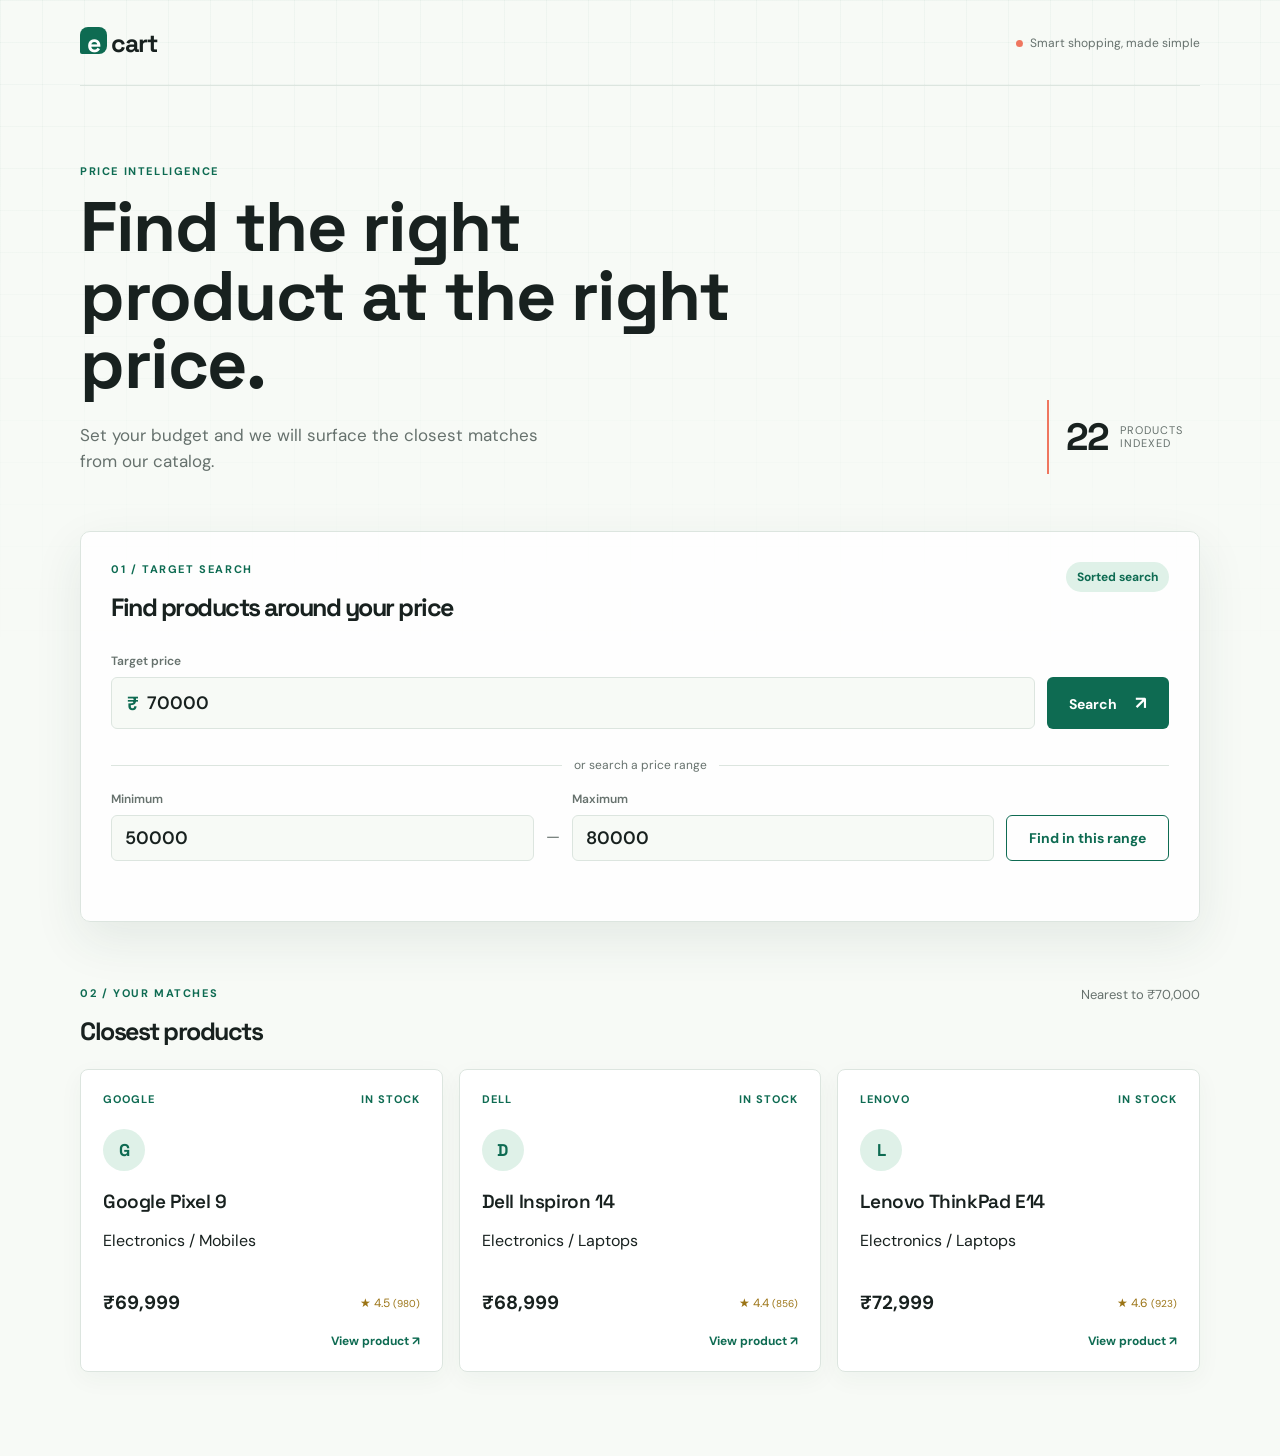
==== index.html @ 4431dff1 "Add files via upload initial commit" ====
<!doctype html>
<html lang="en">
<head>
  <meta charset="UTF-8">
  <meta name="viewport" content="width=device-width, initial-scale=1.0">
  <meta name="description" content="Find products closest to your target price.">
  <title>Price Finder | eCart</title>
  <link rel="preconnect" href="https://fonts.googleapis.com">
  <link rel="preconnect" href="https://fonts.gstatic.com" crossorigin>
  <link href="https://fonts.googleapis.com/css2?family=DM+Sans:wght@400;500;600;700&family=Space+Grotesk:wght@500;600;700&display=swap" rel="stylesheet">
  <link rel="stylesheet" href="style.css">
</head>
<body>
  <main class="shell">
    <header class="topbar">
      <a class="brand" href="." aria-label="eCart home"><span class="brand-mark">e</span>cart</a>
      <span class="status-pill"><span class="status-dot"></span>Smart shopping, made simple</span>
    </header>

    <section class="hero" aria-labelledby="page-title">
      <div class="hero-copy">
        <p class="eyebrow">Price intelligence</p>
        <h1>Find the right product at the right price.</h1>
        <p class="lede">Set your budget and we will surface the closest matches from our catalog.</p>
      </div>
      <div class="hero-stat" aria-label="catalog size"><strong id="catalog-count">12</strong><span>products<br>indexed</span></div>
    </section>

    <section class="finder-panel" aria-labelledby="finder-title">
      <div class="panel-heading">
        <div>
          <p class="eyebrow">01 / Target search</p>
          <h2 id="finder-title">Find products around your price</h2>
        </div>
        <span class="method-note">Sorted search</span>
      </div>
      <form id="finder-form" class="target-form">
        <label class="price-field">
          <span>Target price</span>
          <div class="input-wrap"><span aria-hidden="true">₹</span><input id="target-price" type="number" min="1" step="1" value="70000" inputmode="numeric" required></div>
        </label>
        <button class="primary-button" type="submit">Search <span aria-hidden="true">↗</span></button>
      </form>
      <div class="range-divider"><span>or search a price range</span></div>
      <form id="range-form" class="range-form">
        <label><span>Minimum</span><input id="min-price" type="number" min="1" value="50000" inputmode="numeric" required></label>
        <span class="range-dash" aria-hidden="true">—</span>
        <label><span>Maximum</span><input id="max-price" type="number" min="1" value="80000" inputmode="numeric" required></label>
        <button class="secondary-button" type="submit">Find in this range</button>
      </form>
      <p id="form-message" class="form-message" role="status"></p>
    </section>

    <section class="results-section" aria-labelledby="results-title">
      <div class="results-heading">
        <div><p class="eyebrow">02 / Your matches</p><h2 id="results-title">Closest products</h2></div>
        <span id="results-meta" class="results-meta"></span>
      </div>
      <div id="product-grid" class="product-grid" aria-live="polite"></div>
    </section>
  </main>
  <script src="../data.js"></script>
  <script src="app.js"></script>
</body>
</html>
---- style.css ----
:root {
  --ink: #18211f;
  --muted: #66716d;
  --line: #dce5df;
  --paper: #f7faf6;
  --card: #ffffff;
  --green: #0e6b52;
  --mint: #dff1e8;
  --coral: #ef765f;
  --yellow: #f8d47a;
  --shadow: 0 18px 50px rgba(30, 70, 53, .09);
}

* { box-sizing: border-box; }
body { margin: 0; background: var(--paper); color: var(--ink); font-family: 'DM Sans', sans-serif; }
body::before { content: ''; position: fixed; inset: 0; pointer-events: none; background-image: linear-gradient(rgba(14, 107, 82, .035) 1px, transparent 1px), linear-gradient(90deg, rgba(14, 107, 82, .035) 1px, transparent 1px); background-size: 42px 42px; mask-image: linear-gradient(to bottom, black, transparent 75%); }
.shell { width: min(1120px, calc(100% - 48px)); margin: 0 auto; padding-bottom: 84px; position: relative; }
.topbar { height: 86px; display: flex; align-items: center; justify-content: space-between; border-bottom: 1px solid var(--line); }
.brand { color: var(--ink); font: 700 25px 'Space Grotesk', sans-serif; letter-spacing: -1px; text-decoration: none; }
.brand-mark { display: inline-grid; place-items: center; width: 27px; height: 27px; margin-right: 4px; border-radius: 8px 8px 8px 2px; background: var(--green); color: white; }
.status-pill, .method-note { color: var(--muted); font-size: 12px; }
.status-dot { display: inline-block; width: 7px; height: 7px; margin-right: 7px; border-radius: 50%; background: var(--coral); }
.hero { display: flex; justify-content: space-between; align-items: end; gap: 30px; padding: 78px 0 57px; }
.hero-copy { max-width: 670px; }
.eyebrow { margin: 0 0 15px; color: var(--green); font-size: 11px; font-weight: 700; letter-spacing: 1.6px; text-transform: uppercase; }
h1, h2 { font-family: 'Space Grotesk', sans-serif; letter-spacing: -1.5px; margin: 0; }
h1 { font-size: clamp(38px, 6vw, 70px); line-height: .98; max-width: 680px; }
.lede { color: var(--muted); font-size: 17px; line-height: 1.55; max-width: 480px; margin: 23px 0 0; }
.hero-stat { display: flex; align-items: center; gap: 12px; padding: 13px 17px; border-left: 2px solid var(--coral); color: var(--muted); font-size: 11px; line-height: 1.25; text-transform: uppercase; letter-spacing: 1px; }
.hero-stat strong { color: var(--ink); font: 700 38px 'Space Grotesk', sans-serif; letter-spacing: -2px; }
.finder-panel { padding: 30px; border: 1px solid var(--line); border-radius: 10px; background: rgba(255, 255, 255, .82); box-shadow: var(--shadow); }
.panel-heading, .results-heading { display: flex; align-items: start; justify-content: space-between; gap: 20px; }
h2 { font-size: 25px; }
.method-note { padding: 7px 11px; border-radius: 99px; background: var(--mint); color: var(--green); font-weight: 700; }
.target-form { display: flex; align-items: end; gap: 12px; margin-top: 30px; }
.price-field { flex: 1; }
.price-field > span, label > span { display: block; color: var(--muted); font-size: 12px; font-weight: 600; margin-bottom: 8px; }
.input-wrap { display: flex; align-items: center; height: 52px; padding: 0 15px; border: 1px solid var(--line); border-radius: 6px; background: var(--paper); color: var(--green); font-size: 19px; font-weight: 700; }
input { width: 100%; border: 0; outline: 0; background: transparent; color: var(--ink); font: 600 18px 'DM Sans', sans-serif; }
.input-wrap input { padding-left: 8px; }
.primary-button, .secondary-button { height: 52px; border: 0; border-radius: 6px; padding: 0 22px; color: white; font: 700 14px 'DM Sans', sans-serif; cursor: pointer; transition: transform .2s, background .2s; }
.primary-button { background: var(--green); }
.primary-button span { margin-left: 15px; font-size: 18px; }
.primary-button:hover, .secondary-button:hover { transform: translateY(-2px); background: #094d3d; }
.range-divider { display: flex; align-items: center; gap: 12px; margin: 28px 0 18px; color: var(--muted); font-size: 12px; }
.range-divider::before, .range-divider::after { content: ''; height: 1px; flex: 1; background: var(--line); }
.range-form { display: flex; align-items: end; gap: 12px; }
.range-form label { flex: 1; }
.range-form label input { height: 46px; padding: 0 13px; border: 1px solid var(--line); border-radius: 6px; background: var(--paper); }
.range-dash { color: var(--muted); padding-bottom: 14px; }
.secondary-button { height: 46px; border: 1px solid var(--green); background: transparent; color: var(--green); }
.secondary-button:hover { color: white; }
.form-message { min-height: 17px; margin: 13px 0 0; color: var(--coral); font-size: 12px; }
.results-section { padding-top: 64px; }
.results-meta { color: var(--muted); font-size: 13px; }
.product-grid { display: grid; grid-template-columns: repeat(3, 1fr); gap: 16px; margin-top: 22px; }
.product-card { display: flex; min-height: 245px; flex-direction: column; padding: 22px; border: 1px solid var(--line); border-radius: 8px; background: var(--card); box-shadow: 0 7px 25px rgba(30, 70, 53, .045); animation: rise .45s both; }
.product-card:nth-child(2) { animation-delay: .06s; }.product-card:nth-child(3) { animation-delay: .12s; }
.product-top { display: flex; justify-content: space-between; color: var(--green); font-size: 11px; font-weight: 700; letter-spacing: 1px; text-transform: uppercase; }
.product-icon { display: grid; place-items: center; width: 42px; height: 42px; margin: 23px 0 18px; border-radius: 50%; background: var(--mint); color: var(--green); font: 700 17px 'Space Grotesk', sans-serif; }
.product-card h3 { margin: 0; font: 600 19px 'Space Grotesk', sans-serif; letter-spacing: -.4px; }
.product-detail { display: flex; justify-content: space-between; align-items: center; margin-top: auto; padding-top: 23px; }
.product-price { font-size: 19px; font-weight: 700; }.rating { color: #9b7416; font-size: 12px; }.view-button { align-self: end; margin-top: 18px; border: 0; padding: 0; background: none; color: var(--green); font: 700 12px 'DM Sans', sans-serif; cursor: pointer; }.view-button:hover { text-decoration: underline; }
.empty-state { grid-column: 1 / -1; padding: 45px 20px; border: 1px dashed var(--line); text-align: center; color: var(--muted); }
@keyframes rise { from { opacity: 0; transform: translateY(9px); } to { opacity: 1; transform: translateY(0); } }
@media (max-width: 720px) { .shell { width: min(100% - 30px, 560px); }.topbar { height: 70px; }.status-pill { display: none; }.hero { padding: 54px 0 38px; }.hero-stat { display: none; }.finder-panel { padding: 21px; }.target-form, .range-form { align-items: stretch; flex-direction: column; }.primary-button, .secondary-button { width: 100%; }.range-dash { display: none; }.product-grid { grid-template-columns: 1fr; }.results-section { padding-top: 46px; } }
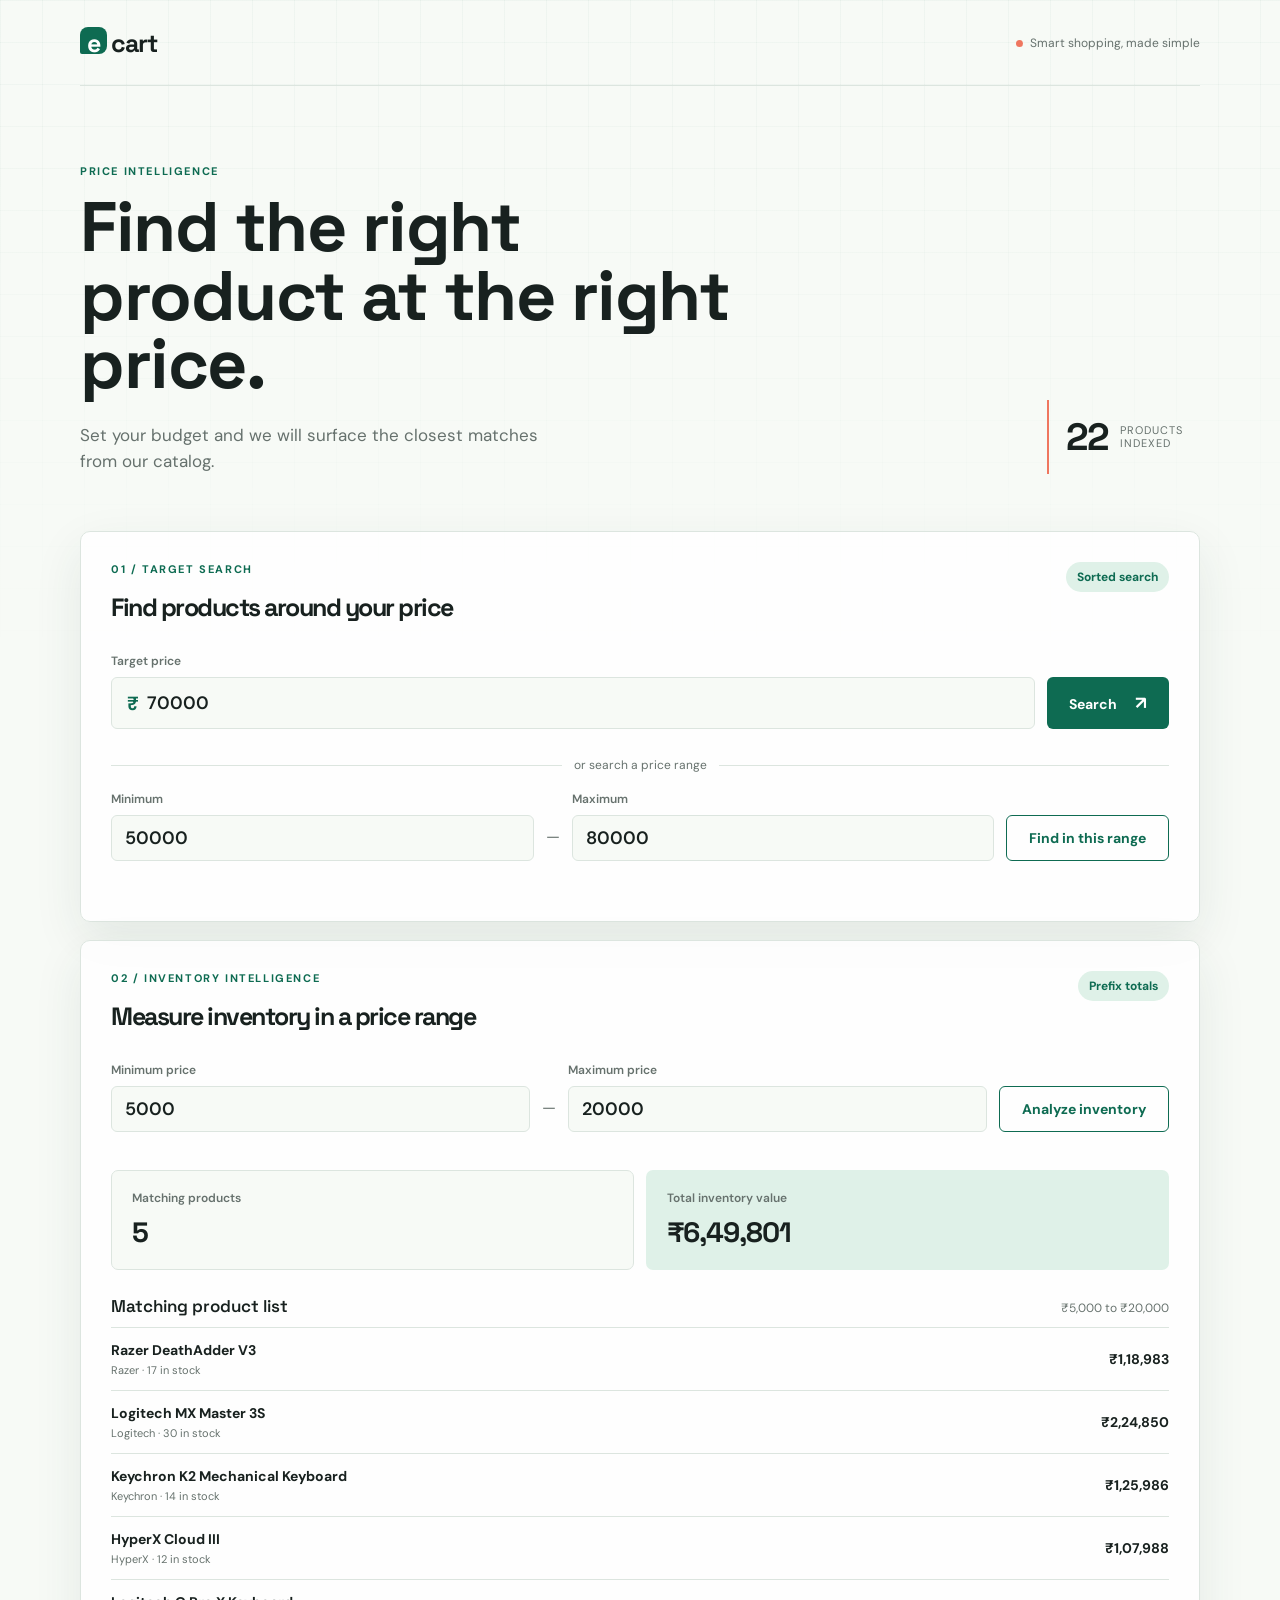
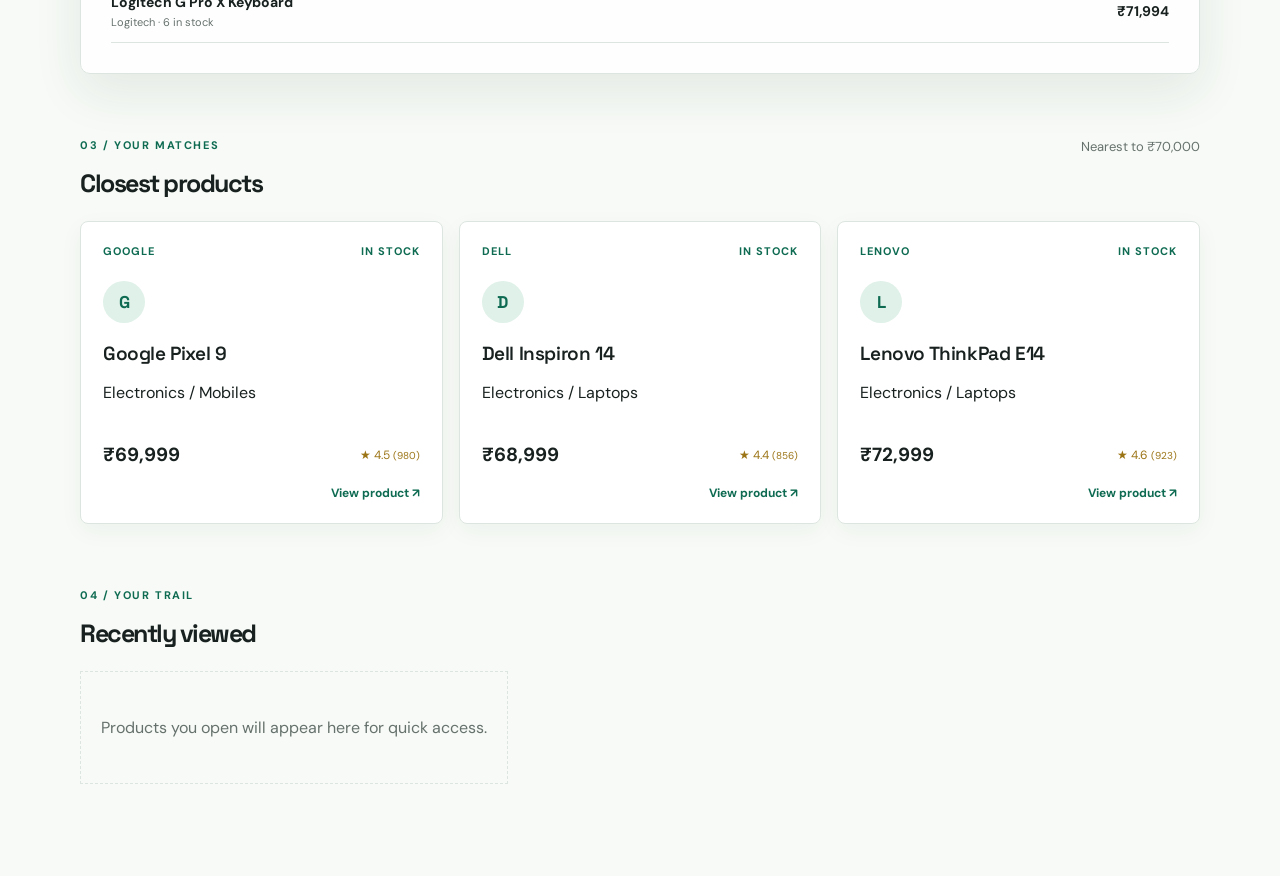
==== commit 8629ff1d: "Add files via upload chalange 3 and 6 added" ====
--- a/index.html
+++ b/index.html
@@ -51,15 +51,56 @@
       <p id="form-message" class="form-message" role="status"></p>
     </section>
 
+    <section class="analytics-panel" aria-labelledby="analytics-title">
+      <div class="panel-heading">
+        <div>
+          <p class="eyebrow">02 / Inventory intelligence</p>
+          <h2 id="analytics-title">Measure inventory in a price range</h2>
+        </div>
+        <span class="method-note">Prefix totals</span>
+      </div>
+      <form id="analytics-form" class="range-form analytics-form">
+        <label><span>Minimum price</span><input id="analytics-min" type="number" min="1" value="5000" inputmode="numeric" required></label>
+        <span class="range-dash" aria-hidden="true">—</span>
+        <label><span>Maximum price</span><input id="analytics-max" type="number" min="1" value="20000" inputmode="numeric" required></label>
+        <button class="secondary-button" type="submit">Analyze inventory</button>
+      </form>
+      <p id="analytics-message" class="form-message" role="status"></p>
+      <div class="summary-grid" aria-live="polite">
+        <article class="summary-card"><span>Matching products</span><strong id="inventory-count">0</strong></article>
+        <article class="summary-card summary-card-accent"><span>Total inventory value</span><strong id="inventory-value">₹0</strong></article>
+      </div>
+      <div class="inventory-list-wrap">
+        <div class="list-heading"><h3>Matching product list</h3><span id="inventory-meta"></span></div>
+        <div id="inventory-list" class="inventory-list"></div>
+      </div>
+    </section>
+
     <section class="results-section" aria-labelledby="results-title">
       <div class="results-heading">
-        <div><p class="eyebrow">02 / Your matches</p><h2 id="results-title">Closest products</h2></div>
+        <div><p class="eyebrow">03 / Your matches</p><h2 id="results-title">Closest products</h2></div>
         <span id="results-meta" class="results-meta"></span>
       </div>
       <div id="product-grid" class="product-grid" aria-live="polite"></div>
     </section>
+
+    <section class="recent-section" aria-labelledby="recent-title">
+      <div class="results-heading">
+        <div><p class="eyebrow">04 / Your trail</p><h2 id="recent-title">Recently viewed</h2></div>
+        <button id="clear-history" class="text-button" type="button" hidden>Remove history</button>
+      </div>
+      <div id="recently-viewed" class="recently-viewed" aria-live="polite"></div>
+    </section>
   </main>
+  <dialog id="product-modal" class="product-modal" aria-labelledby="modal-title">
+    <div class="modal-heading">
+      <div><p id="modal-brand" class="eyebrow"></p><h2 id="modal-title"></h2></div>
+      <button id="close-modal" class="icon-button" type="button" aria-label="Close product details">&times;</button>
+    </div>
+    <div id="modal-content" class="modal-content"></div>
+  </dialog>
   <script src="../data.js"></script>
   <script src="app.js"></script>
+  <script src="recently-viewed.js"></script>
 </body>
 </html>
--- a/style.css
+++ b/style.css
@@ -51,6 +51,23 @@
 .secondary-button { height: 46px; border: 1px solid var(--green); background: transparent; color: var(--green); }
 .secondary-button:hover { color: white; }
 .form-message { min-height: 17px; margin: 13px 0 0; color: var(--coral); font-size: 12px; }
+.analytics-panel { margin-top: 18px; padding: 30px; border: 1px solid var(--line); border-radius: 10px; background: rgba(255, 255, 255, .82); box-shadow: var(--shadow); }
+.analytics-form { margin-top: 30px; }
+.summary-grid { display: grid; grid-template-columns: repeat(2, 1fr); gap: 12px; margin-top: 8px; }
+.summary-card { padding: 19px 20px; border: 1px solid var(--line); border-radius: 7px; background: var(--paper); }
+.summary-card span { display: block; color: var(--muted); font-size: 12px; font-weight: 600; }
+.summary-card strong { display: block; margin-top: 8px; font: 700 28px 'Space Grotesk', sans-serif; letter-spacing: -1px; }
+.summary-card-accent { background: var(--mint); border-color: transparent; }
+.inventory-list-wrap { margin-top: 25px; }
+.list-heading { display: flex; align-items: baseline; justify-content: space-between; gap: 15px; }
+.list-heading h3 { margin: 0; font: 600 17px 'Space Grotesk', sans-serif; }
+.list-heading span { color: var(--muted); font-size: 12px; }
+.inventory-list { margin-top: 10px; border-top: 1px solid var(--line); }
+.inventory-row { display: flex; align-items: center; justify-content: space-between; gap: 20px; padding: 13px 0; border-bottom: 1px solid var(--line); }
+.inventory-row span { min-width: 0; }
+.inventory-row strong { font-size: 14px; }
+.inventory-row span strong { display: block; overflow: hidden; text-overflow: ellipsis; white-space: nowrap; }
+.inventory-row small { display: block; margin-top: 4px; color: var(--muted); font-size: 11px; }
 .results-section { padding-top: 64px; }
 .results-meta { color: var(--muted); font-size: 13px; }
 .product-grid { display: grid; grid-template-columns: repeat(3, 1fr); gap: 16px; margin-top: 22px; }
@@ -62,5 +79,30 @@
 .product-detail { display: flex; justify-content: space-between; align-items: center; margin-top: auto; padding-top: 23px; }
 .product-price { font-size: 19px; font-weight: 700; }.rating { color: #9b7416; font-size: 12px; }.view-button { align-self: end; margin-top: 18px; border: 0; padding: 0; background: none; color: var(--green); font: 700 12px 'DM Sans', sans-serif; cursor: pointer; }.view-button:hover { text-decoration: underline; }
 .empty-state { grid-column: 1 / -1; padding: 45px 20px; border: 1px dashed var(--line); text-align: center; color: var(--muted); }
+.recent-section { padding-top: 64px; }
+.text-button { border: 0; padding: 7px 0; background: none; color: var(--green); font: 700 12px 'DM Sans', sans-serif; cursor: pointer; }
+.text-button:hover { text-decoration: underline; }
+.recently-viewed { display: flex; gap: 12px; overflow-x: auto; margin-top: 22px; padding-bottom: 8px; }
+.recent-card { display: flex; min-width: 235px; align-items: center; gap: 12px; padding: 14px; border: 1px solid var(--line); border-radius: 8px; background: var(--card); color: var(--ink); text-align: left; cursor: pointer; }
+.recent-card:hover { border-color: var(--green); }
+.recent-icon, .modal-icon { display: grid; place-items: center; flex: 0 0 auto; width: 38px; height: 38px; border-radius: 50%; background: var(--mint); color: var(--green); font: 700 16px 'Space Grotesk', sans-serif; }
+.recent-card strong, .recent-card small { display: block; overflow: hidden; max-width: 150px; text-overflow: ellipsis; white-space: nowrap; }
+.recent-card strong { font: 600 14px 'Space Grotesk', sans-serif; }
+.recent-card small { margin-top: 5px; color: var(--muted); font-size: 12px; }
+.recent-arrow { margin-left: auto; color: var(--green); font-size: 18px; }
+.product-modal { width: min(520px, calc(100% - 30px)); padding: 28px; border: 1px solid var(--line); border-radius: 10px; background: var(--card); color: var(--ink); box-shadow: var(--shadow); }
+.product-modal::backdrop { background: rgba(24, 33, 31, .35); }
+.modal-heading { display: flex; align-items: start; justify-content: space-between; gap: 20px; }
+.modal-heading .eyebrow { margin-bottom: 8px; }
+.icon-button { width: 32px; height: 32px; border: 1px solid var(--line); border-radius: 50%; background: var(--paper); color: var(--ink); font-size: 22px; line-height: 1; cursor: pointer; }
+.modal-content { margin-top: 26px; }
+.modal-summary { display: flex; align-items: center; gap: 14px; }
+.modal-icon { width: 52px; height: 52px; font-size: 20px; }
+.modal-price { display: block; font-size: 23px; }
+.modal-summary .rating { display: block; margin-top: 5px; }
+.modal-copy { color: var(--muted); font-size: 13px; }
+.spec-list { margin: 22px 0 0; border-top: 1px solid var(--line); }
+.spec-list div { display: flex; justify-content: space-between; gap: 20px; padding: 10px 0; border-bottom: 1px solid var(--line); font-size: 13px; }
+.spec-list dt { color: var(--muted); text-transform: capitalize; }.spec-list dd { margin: 0; font-weight: 700; text-align: right; }
 @keyframes rise { from { opacity: 0; transform: translateY(9px); } to { opacity: 1; transform: translateY(0); } }
-@media (max-width: 720px) { .shell { width: min(100% - 30px, 560px); }.topbar { height: 70px; }.status-pill { display: none; }.hero { padding: 54px 0 38px; }.hero-stat { display: none; }.finder-panel { padding: 21px; }.target-form, .range-form { align-items: stretch; flex-direction: column; }.primary-button, .secondary-button { width: 100%; }.range-dash { display: none; }.product-grid { grid-template-columns: 1fr; }.results-section { padding-top: 46px; } }
+@media (max-width: 720px) { .shell { width: min(100% - 30px, 560px); }.topbar { height: 70px; }.status-pill { display: none; }.hero { padding: 54px 0 38px; }.hero-stat { display: none; }.finder-panel, .analytics-panel { padding: 21px; }.target-form, .range-form { align-items: stretch; flex-direction: column; }.primary-button, .secondary-button { width: 100%; }.range-dash { display: none; }.summary-grid { grid-template-columns: 1fr; }.product-grid { grid-template-columns: 1fr; }.results-section { padding-top: 46px; } }
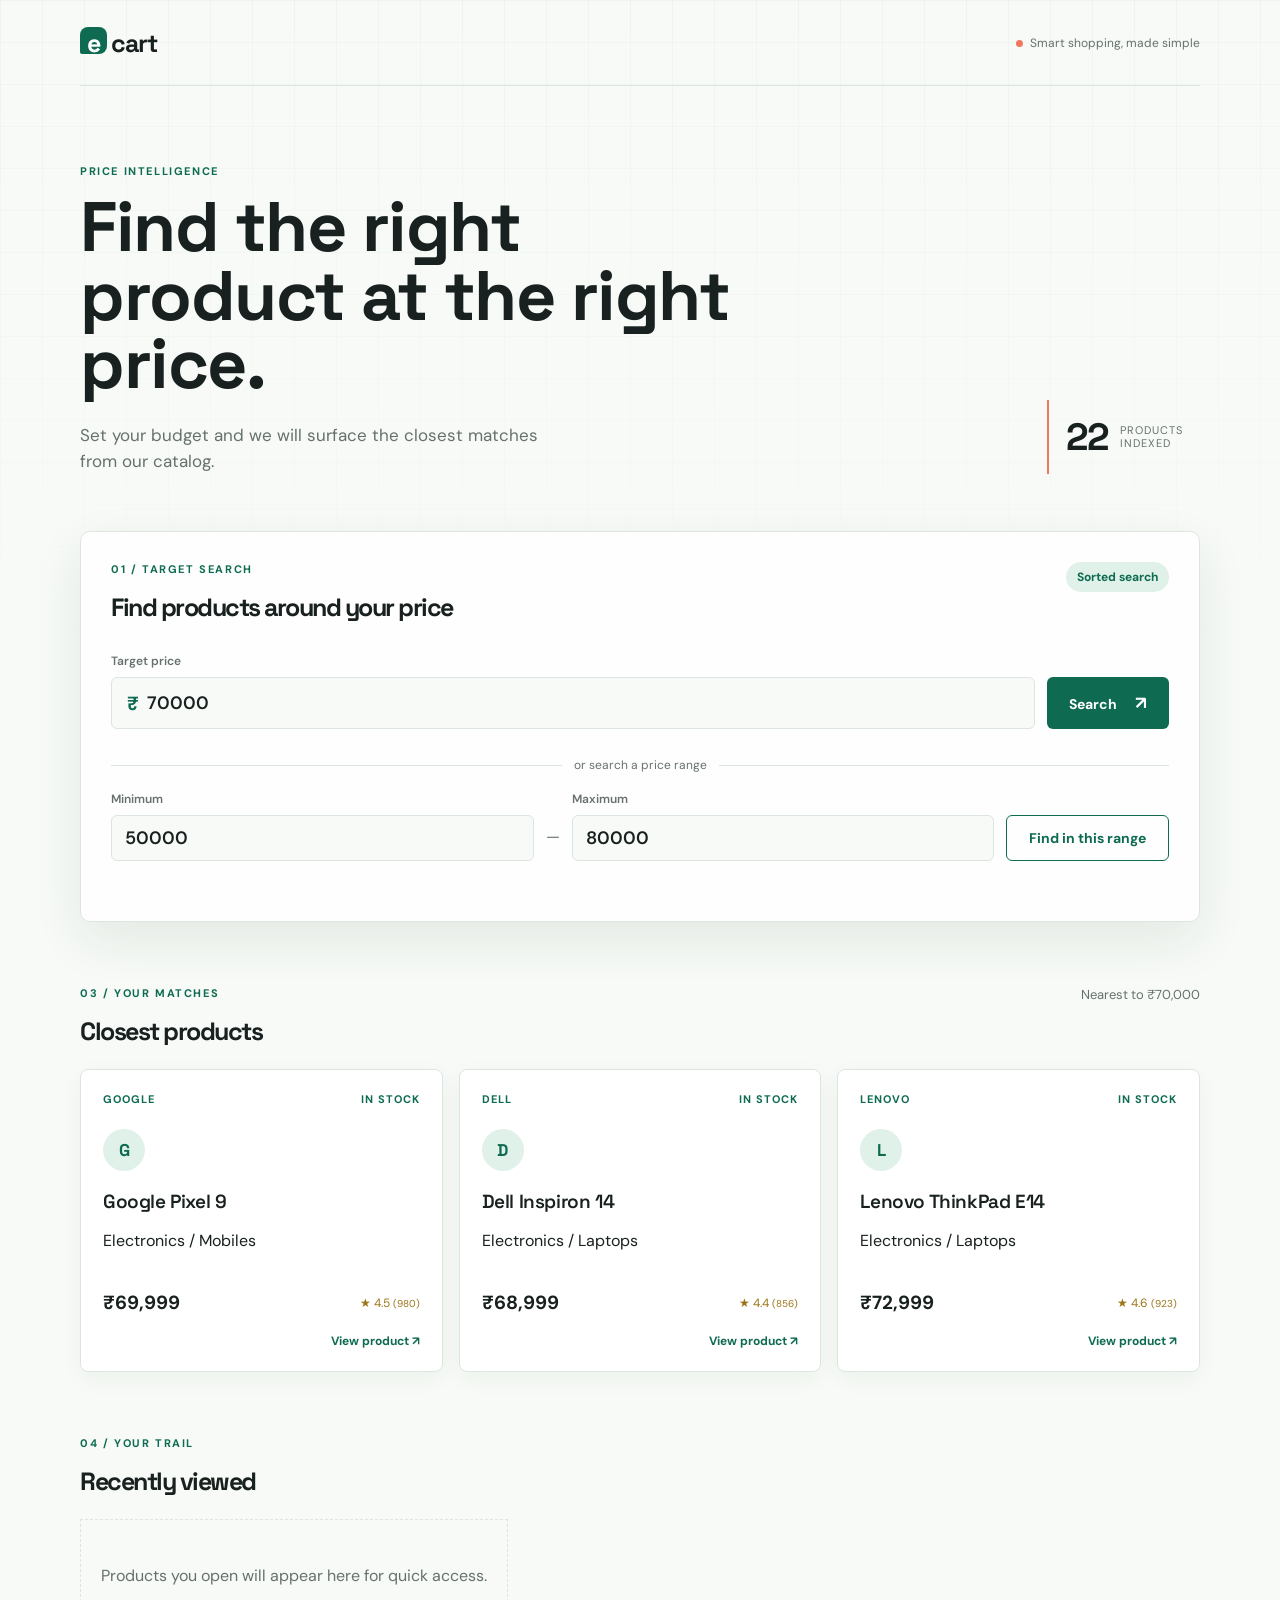
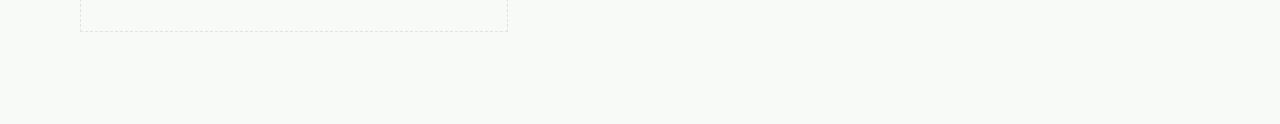
==== commit 6f60ae29: "Add files via upload" ====
--- a/index.html
+++ b/index.html
@@ -51,31 +51,6 @@
       <p id="form-message" class="form-message" role="status"></p>
     </section>
 
-    <section class="analytics-panel" aria-labelledby="analytics-title">
-      <div class="panel-heading">
-        <div>
-          <p class="eyebrow">02 / Inventory intelligence</p>
-          <h2 id="analytics-title">Measure inventory in a price range</h2>
-        </div>
-        <span class="method-note">Prefix totals</span>
-      </div>
-      <form id="analytics-form" class="range-form analytics-form">
-        <label><span>Minimum price</span><input id="analytics-min" type="number" min="1" value="5000" inputmode="numeric" required></label>
-        <span class="range-dash" aria-hidden="true">—</span>
-        <label><span>Maximum price</span><input id="analytics-max" type="number" min="1" value="20000" inputmode="numeric" required></label>
-        <button class="secondary-button" type="submit">Analyze inventory</button>
-      </form>
-      <p id="analytics-message" class="form-message" role="status"></p>
-      <div class="summary-grid" aria-live="polite">
-        <article class="summary-card"><span>Matching products</span><strong id="inventory-count">0</strong></article>
-        <article class="summary-card summary-card-accent"><span>Total inventory value</span><strong id="inventory-value">₹0</strong></article>
-      </div>
-      <div class="inventory-list-wrap">
-        <div class="list-heading"><h3>Matching product list</h3><span id="inventory-meta"></span></div>
-        <div id="inventory-list" class="inventory-list"></div>
-      </div>
-    </section>
-
     <section class="results-section" aria-labelledby="results-title">
       <div class="results-heading">
         <div><p class="eyebrow">03 / Your matches</p><h2 id="results-title">Closest products</h2></div>
--- a/style.css
+++ b/style.css
@@ -51,23 +51,6 @@
 .secondary-button { height: 46px; border: 1px solid var(--green); background: transparent; color: var(--green); }
 .secondary-button:hover { color: white; }
 .form-message { min-height: 17px; margin: 13px 0 0; color: var(--coral); font-size: 12px; }
-.analytics-panel { margin-top: 18px; padding: 30px; border: 1px solid var(--line); border-radius: 10px; background: rgba(255, 255, 255, .82); box-shadow: var(--shadow); }
-.analytics-form { margin-top: 30px; }
-.summary-grid { display: grid; grid-template-columns: repeat(2, 1fr); gap: 12px; margin-top: 8px; }
-.summary-card { padding: 19px 20px; border: 1px solid var(--line); border-radius: 7px; background: var(--paper); }
-.summary-card span { display: block; color: var(--muted); font-size: 12px; font-weight: 600; }
-.summary-card strong { display: block; margin-top: 8px; font: 700 28px 'Space Grotesk', sans-serif; letter-spacing: -1px; }
-.summary-card-accent { background: var(--mint); border-color: transparent; }
-.inventory-list-wrap { margin-top: 25px; }
-.list-heading { display: flex; align-items: baseline; justify-content: space-between; gap: 15px; }
-.list-heading h3 { margin: 0; font: 600 17px 'Space Grotesk', sans-serif; }
-.list-heading span { color: var(--muted); font-size: 12px; }
-.inventory-list { margin-top: 10px; border-top: 1px solid var(--line); }
-.inventory-row { display: flex; align-items: center; justify-content: space-between; gap: 20px; padding: 13px 0; border-bottom: 1px solid var(--line); }
-.inventory-row span { min-width: 0; }
-.inventory-row strong { font-size: 14px; }
-.inventory-row span strong { display: block; overflow: hidden; text-overflow: ellipsis; white-space: nowrap; }
-.inventory-row small { display: block; margin-top: 4px; color: var(--muted); font-size: 11px; }
 .results-section { padding-top: 64px; }
 .results-meta { color: var(--muted); font-size: 13px; }
 .product-grid { display: grid; grid-template-columns: repeat(3, 1fr); gap: 16px; margin-top: 22px; }
@@ -105,4 +88,4 @@
 .spec-list div { display: flex; justify-content: space-between; gap: 20px; padding: 10px 0; border-bottom: 1px solid var(--line); font-size: 13px; }
 .spec-list dt { color: var(--muted); text-transform: capitalize; }.spec-list dd { margin: 0; font-weight: 700; text-align: right; }
 @keyframes rise { from { opacity: 0; transform: translateY(9px); } to { opacity: 1; transform: translateY(0); } }
-@media (max-width: 720px) { .shell { width: min(100% - 30px, 560px); }.topbar { height: 70px; }.status-pill { display: none; }.hero { padding: 54px 0 38px; }.hero-stat { display: none; }.finder-panel, .analytics-panel { padding: 21px; }.target-form, .range-form { align-items: stretch; flex-direction: column; }.primary-button, .secondary-button { width: 100%; }.range-dash { display: none; }.summary-grid { grid-template-columns: 1fr; }.product-grid { grid-template-columns: 1fr; }.results-section { padding-top: 46px; } }
+@media (max-width: 720px) { .shell { width: min(100% - 30px, 560px); }.topbar { height: 70px; }.status-pill { display: none; }.hero { padding: 54px 0 38px; }.hero-stat { display: none; }.finder-panel { padding: 21px; }.target-form, .range-form { align-items: stretch; flex-direction: column; }.primary-button, .secondary-button { width: 100%; }.range-dash { display: none; }.product-grid { grid-template-columns: 1fr; }.results-section { padding-top: 46px; } }
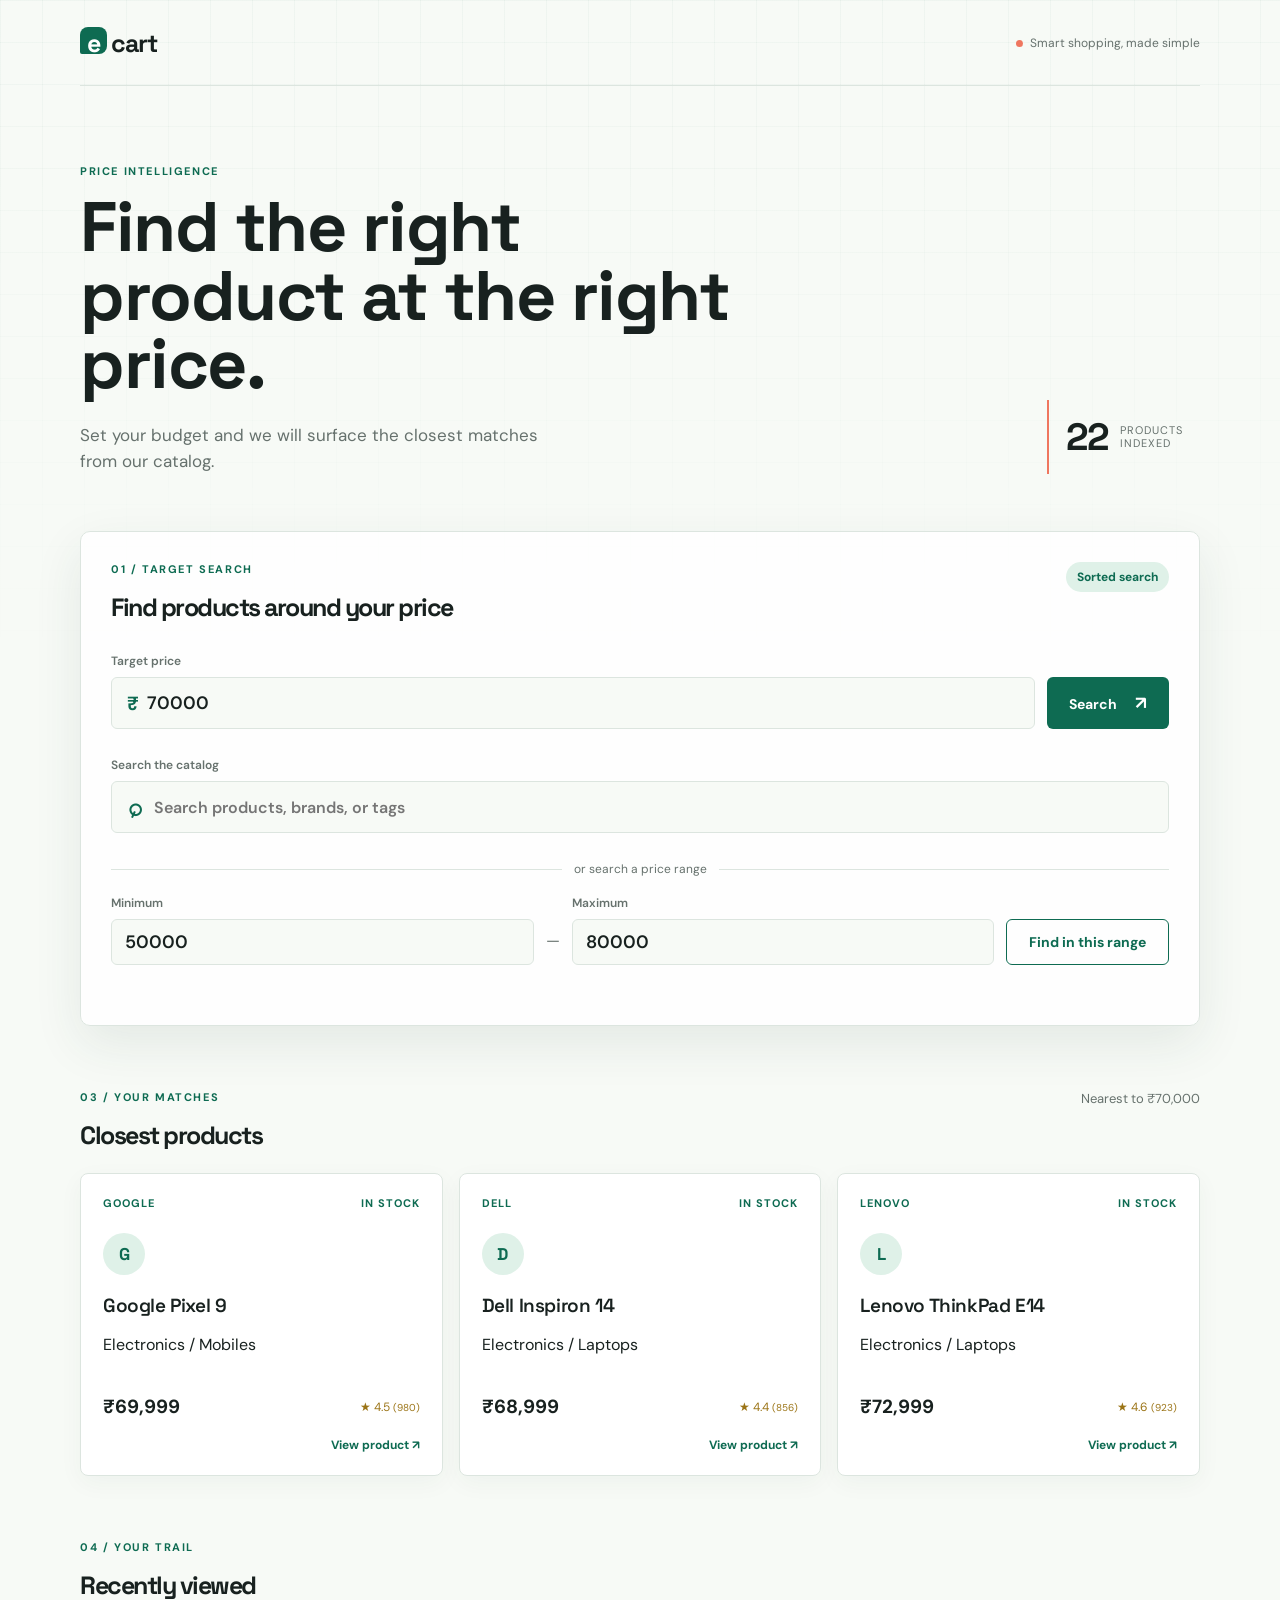
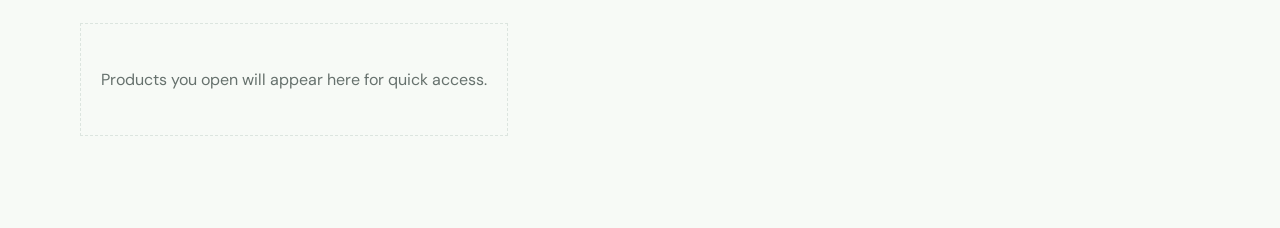
==== commit 01c7c31a: "Add files via upload Challenge 7 added" ====
--- a/index.html
+++ b/index.html
@@ -41,6 +41,14 @@
         </label>
         <button class="primary-button" type="submit">Search <span aria-hidden="true">↗</span></button>
       </form>
+      <div class="catalog-search" role="search">
+        <label for="product-search">Search the catalog</label>
+        <div class="search-input-wrap">
+          <span class="search-icon" aria-hidden="true">⌕</span>
+          <input id="product-search" type="search" autocomplete="off" placeholder="Search products, brands, or tags" aria-controls="search-suggestions" aria-expanded="false">
+        </div>
+        <div id="search-suggestions" class="search-suggestions" role="listbox" aria-label="Product suggestions" hidden></div>
+      </div>
       <div class="range-divider"><span>or search a price range</span></div>
       <form id="range-form" class="range-form">
         <label><span>Minimum</span><input id="min-price" type="number" min="1" value="50000" inputmode="numeric" required></label>
@@ -76,6 +84,7 @@
   </dialog>
   <script src="../data.js"></script>
   <script src="app.js"></script>
+  <script src="product-search.js"></script>
   <script src="recently-viewed.js"></script>
 </body>
 </html>
--- a/style.css
+++ b/style.css
@@ -38,6 +38,19 @@
 .input-wrap { display: flex; align-items: center; height: 52px; padding: 0 15px; border: 1px solid var(--line); border-radius: 6px; background: var(--paper); color: var(--green); font-size: 19px; font-weight: 700; }
 input { width: 100%; border: 0; outline: 0; background: transparent; color: var(--ink); font: 600 18px 'DM Sans', sans-serif; }
 .input-wrap input { padding-left: 8px; }
+.catalog-search { position: relative; margin-top: 28px; }
+.catalog-search > label { display: block; margin-bottom: 8px; color: var(--muted); font-size: 12px; font-weight: 600; }
+.search-input-wrap { display: flex; align-items: center; height: 52px; padding: 0 15px; border: 1px solid var(--line); border-radius: 6px; background: var(--paper); }
+.search-input-wrap:focus-within { border-color: var(--green); box-shadow: 0 0 0 3px rgba(14, 107, 82, .1); }
+.search-icon { margin-right: 10px; color: var(--green); font: 700 25px Arial, sans-serif; line-height: 1; transform: rotate(-20deg); }
+.search-input-wrap input { font-size: 16px; }
+.search-suggestions { position: absolute; z-index: 2; top: 80px; right: 0; left: 0; overflow: hidden; border: 1px solid var(--line); border-radius: 6px; background: var(--card); box-shadow: var(--shadow); }
+.suggestion-item { display: flex; width: 100%; align-items: center; gap: 12px; padding: 12px 15px; border: 0; border-bottom: 1px solid var(--line); background: transparent; color: var(--ink); text-align: left; cursor: pointer; }
+.suggestion-item:last-child { border-bottom: 0; }
+.suggestion-item:hover, .suggestion-item.is-active { background: var(--mint); }
+.suggestion-icon { display: grid; place-items: center; flex: 0 0 auto; width: 30px; height: 30px; border-radius: 50%; background: var(--mint); color: var(--green); font: 700 13px 'Space Grotesk', sans-serif; }
+.suggestion-copy { min-width: 0; flex: 1; }.suggestion-copy strong, .suggestion-copy small { display: block; overflow: hidden; text-overflow: ellipsis; white-space: nowrap; }.suggestion-copy strong { font: 600 14px 'Space Grotesk', sans-serif; }.suggestion-copy small { margin-top: 3px; color: var(--muted); font-size: 11px; }.suggestion-copy mark { background: var(--yellow); color: inherit; }
+.suggestion-arrow { color: var(--green); font-size: 18px; }.search-empty { margin: 0; padding: 18px 15px; color: var(--muted); font-size: 13px; }
 .primary-button, .secondary-button { height: 52px; border: 0; border-radius: 6px; padding: 0 22px; color: white; font: 700 14px 'DM Sans', sans-serif; cursor: pointer; transition: transform .2s, background .2s; }
 .primary-button { background: var(--green); }
 .primary-button span { margin-left: 15px; font-size: 18px; }
